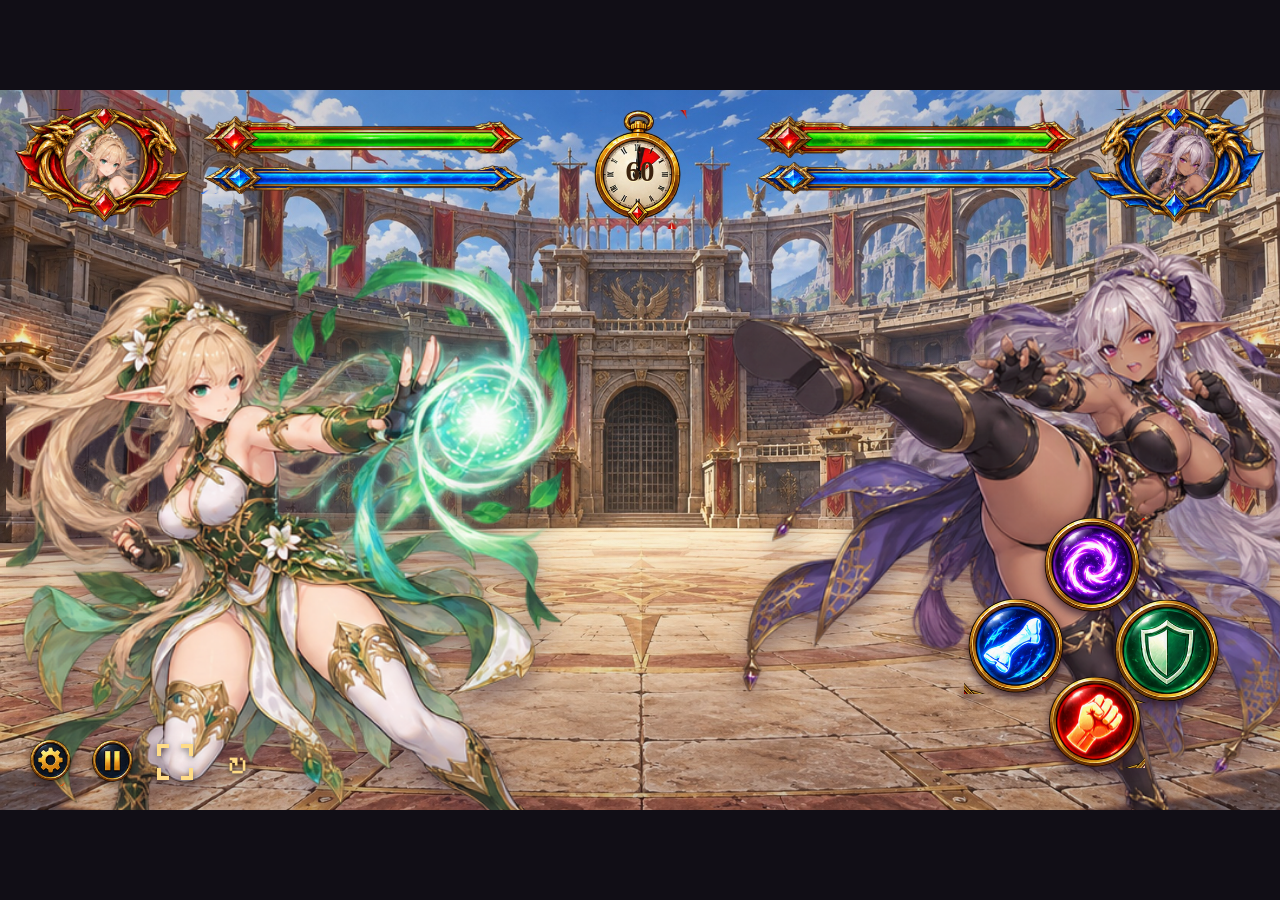
==== arena/index.html @ 9bebdd78 "feat: add isolated arena screen preview with supplied combat poses and HUD" ====
<!doctype html>
<html lang="ko">
<head>
  <meta charset="utf-8"><meta name="viewport" content="width=device-width,initial-scale=1,viewport-fit=cover">
  <title>판타지 주점 · 격투장 화면 테스트</title>
  <link rel="stylesheet" href="arena.css">
</head>
<body>
<main id="arena" aria-label="격투장 화면 테스트">
  <div class="backdrop"></div><div class="shade"></div>
  <div class="fighter left" id="left"><img src="assets/elf-magic.png" alt="실비아" draggable="false"></div>
  <div class="fighter right" id="right"><img src="assets/darkelf-kick.png" alt="니샤" draggable="false"></div>
  <canvas id="effects" width="1280" height="720"></canvas><div id="flash"></div>
  <header class="hud">
    <div class="portrait red"><img class="face" src="assets/elf-face.png" alt=""><img class="frame" src="assets/frame-red.png" alt=""></div>
    <div class="vitals left-vitals"><div class="bar hp"><img src="assets/hp-empty.png" alt=""><img class="fill" id="left-hp" src="assets/hp-full.png" alt="체력"></div><div class="bar mp"><img src="assets/mp-empty.png" alt=""><img class="fill" id="left-mp" src="assets/mp-full.png" alt="마나"></div></div>
    <div class="timer"><img src="assets/clock.png" alt=""><span id="time">60</span></div>
    <div class="vitals right-vitals"><div class="bar hp"><img src="assets/hp-empty.png" alt=""><img class="fill" id="right-hp" src="assets/hp-full.png" alt="체력"></div><div class="bar mp"><img src="assets/mp-empty.png" alt=""><img class="fill" id="right-mp" src="assets/mp-full.png" alt="마나"></div></div>
    <div class="portrait blue"><img class="face" src="assets/darkelf-face.png" alt=""><img class="frame" src="assets/frame-blue.png" alt=""></div>
  </header>
  <img id="callout" src="assets/fight.png" alt="FIGHT">
  <nav class="actions" aria-label="공격 효과">
    <button class="magic" data-action="magic" aria-label="마법"><img src="assets/magic.png" alt=""></button>
    <button class="kick" data-action="kick" aria-label="발차기"><img src="assets/kick.png" alt=""></button>
    <button class="guard" data-action="guard" aria-label="방어"><img src="assets/guard.png" alt=""></button>
    <button class="punch" data-action="punch" aria-label="주먹"><img src="assets/punch.png" alt=""></button>
  </nav>
  <nav class="utility" aria-label="화면 설정"><button id="sound" aria-label="효과음 끄기" aria-pressed="false"><img src="assets/settings.png" alt=""></button><button id="pause" aria-label="일시정지" aria-pressed="false"><img src="assets/pause.png" alt=""></button><button id="fullscreen" aria-label="전체화면"><svg viewBox="0 0 48 48" aria-hidden="true"><path d="M18 8H8v10M30 8h10v10M8 30v10h10M40 30v10H30" fill="none" stroke="currentColor" stroke-width="4"/></svg></button><button id="reset" aria-label="다시 시작">↻</button></nav>
  <div id="paused" hidden>Ⅱ</div>
</main>
<script src="arena-data.js"></script><script src="arena.js"></script>
</body></html>
---- arena/arena.css ----
*{box-sizing:border-box;-webkit-tap-highlight-color:transparent}html,body{margin:0;width:100%;height:100%;overflow:hidden;background:#110e16;touch-action:manipulation;font-family:Georgia,'Noto Serif KR',serif}body{display:grid;place-items:center}#arena{width:1280px;height:720px;position:relative;overflow:hidden;flex-shrink:0;transform-origin:center;isolation:isolate;user-select:none;background:#cba665}.backdrop,.shade,#effects,#flash{position:absolute;inset:0;width:100%;height:100%;pointer-events:none}.backdrop{background:url('assets/coliseum.jpg') center/cover}.shade{background:linear-gradient(0deg,#21102338,transparent 42%,#220d1733);z-index:1}.fighter{position:absolute;top:145px;width:600px;height:640px;z-index:2;transform-origin:50% 55%;will-change:transform}.fighter.left{left:-9px}.fighter.right{right:-17px}.fighter>img{width:100%;height:100%;object-fit:contain;object-position:center top;filter:drop-shadow(0 15px 12px #2c17356b);animation:breathe 3.2s ease-in-out infinite}.fighter.right>img{animation-delay:-1.4s}#effects{z-index:4}#flash{z-index:5;background:#fff;opacity:0;mix-blend-mode:screen}.hud{position:absolute;inset:17px 0 auto;height:128px;z-index:8;pointer-events:none}.portrait{position:absolute;top:2px;width:178px;height:115px}.portrait.red{left:13px}.portrait.blue{right:13px}.portrait .face{position:absolute;left:30%;top:15%;width:41%;height:69%;object-fit:cover;object-position:center top;border-radius:50%}.portrait .frame{position:absolute;width:100%;height:100%;object-fit:fill}.vitals{position:absolute;top:11px;width:324px;height:110px}.left-vitals{left:201px}.right-vitals{right:201px}.name{color:#fff3c5;font-size:19px;font-weight:bold;text-shadow:0 2px 3px #290e00,0 0 6px #290e00;padding-left:22px;height:23px}.right-vitals .name{text-align:right;padding-right:22px}.bar{position:relative;height:42px;width:100%;margin-top:-2px}.bar img{position:absolute;inset:0;width:100%;height:100%;object-fit:fill}.bar.mp{height:33px;margin-top:3px}.fill{clip-path:inset(0 0 0 0);transition:clip-path .35s ease}.timer{position:absolute;left:591px;top:0;width:98px;height:125px}.timer img{width:100%;height:100%;object-fit:contain}.timer span{position:absolute;left:0;right:0;top:48px;text-align:center;font-family:Georgia,serif;font-weight:bold;font-size:29px;color:#3b220f;text-shadow:0 1px #fff4c5}.actions{position:absolute;right:56px;bottom:36px;width:260px;height:260px;z-index:10}.actions button{position:absolute;width:103px;height:103px}.actions .magic{top:0;left:78px}.actions .kick{top:81px;left:0}.actions .guard{top:81px;right:0;width:113px;height:113px}.actions .punch{bottom:0;left:78px}button{border:0;background:none;padding:0;cursor:pointer;touch-action:manipulation}button img{width:100%;height:100%;object-fit:contain;filter:drop-shadow(0 5px 4px #25132aba);pointer-events:none}button:hover img{filter:drop-shadow(0 0 12px #ffcf87);transform:scale(1.06)}button:active{transform:scale(.88)}button:focus-visible{outline:3px solid #fff0bc;outline-offset:3px;border-radius:50%}button:disabled{cursor:default;opacity:.66}.utility{position:absolute;left:27px;bottom:24px;display:flex;align-items:center;gap:14px;z-index:12}.utility button{width:48px;height:48px;color:#ffdc86;font-size:42px;text-shadow:0 2px 5px #26160c}.utility button img{filter:drop-shadow(0 2px 3px #0008)}#sound[aria-pressed=false]{opacity:.65}#callout{position:absolute;left:50%;top:43%;width:400px;max-height:230px;object-fit:contain;transform:translate(-50%,-50%) scale(.4);opacity:0;z-index:9;pointer-events:none}#paused{position:absolute;left:50%;top:48%;transform:translate(-50%,-50%);color:#fff4c4;font-size:96px;text-shadow:0 0 24px #35132a;z-index:11;pointer-events:none}.is-paused .fighter>img{animation-play-state:paused}.is-paused .shade{background:#190f2a55}@keyframes breathe{0%,100%{transform:translateY(0) rotate(-.25deg)}50%{transform:translateY(-5px) rotate(.25deg)}}@media(prefers-reduced-motion:reduce){.fighter>img{animation:none}}

.utility svg{width:100%;height:100%;filter:drop-shadow(0 2px 3px #0008)}
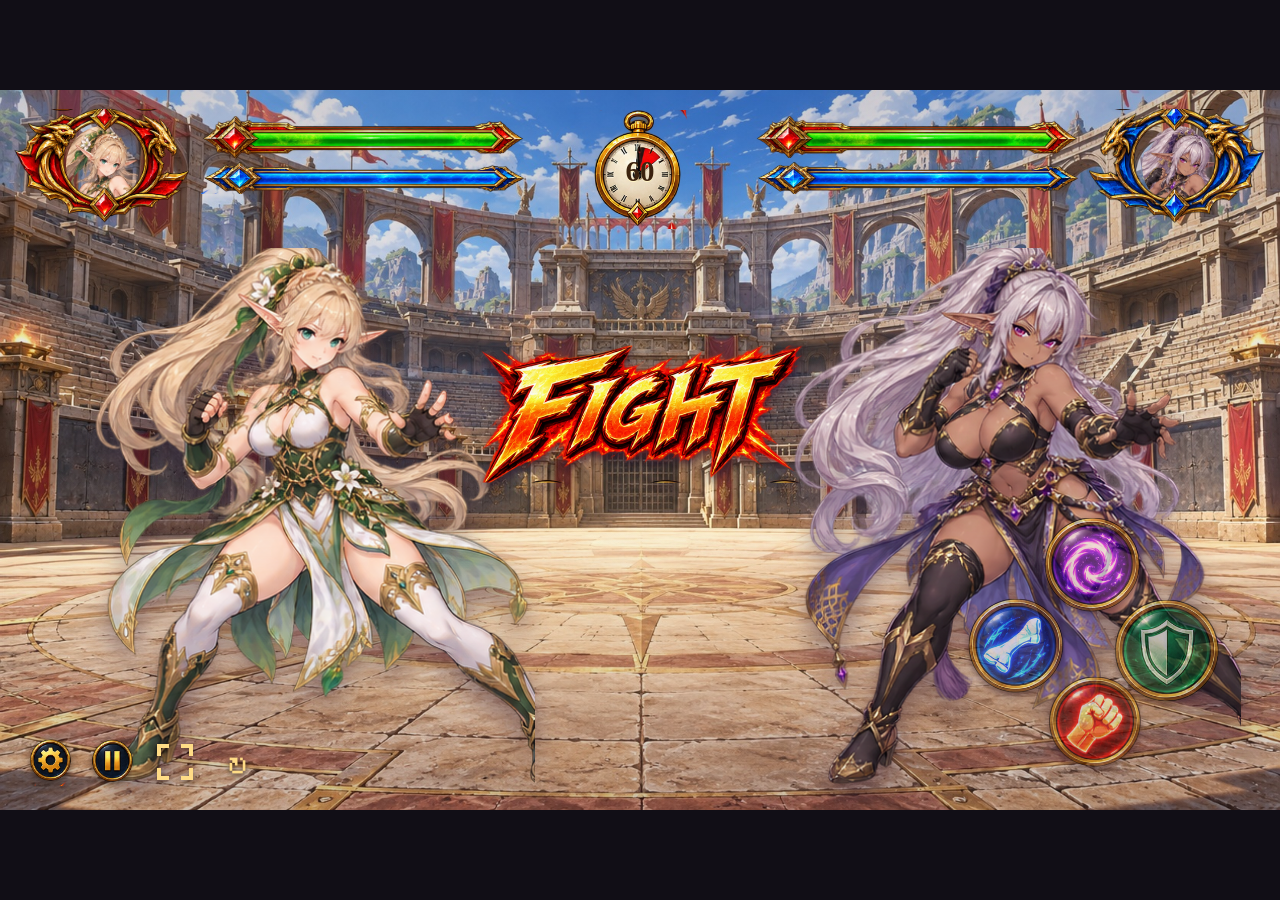
==== commit 41695400: "feat: add pose-driven real-time rock paper scissors QTE combat" ====
--- a/arena/index.html
+++ b/arena/index.html
@@ -2,14 +2,14 @@
 <html lang="ko">
 <head>
   <meta charset="utf-8"><meta name="viewport" content="width=device-width,initial-scale=1,viewport-fit=cover">
-  <title>판타지 주점 · 격투장 화면 테스트</title>
+  <title>판타지 주점 · 실시간 가위바위보</title>
   <link rel="stylesheet" href="arena.css">
 </head>
 <body>
 <main id="arena" aria-label="격투장 화면 테스트">
   <div class="backdrop"></div><div class="shade"></div>
-  <div class="fighter left" id="left"><img src="assets/elf-magic.png" alt="실비아" draggable="false"></div>
-  <div class="fighter right" id="right"><img src="assets/darkelf-kick.png" alt="니샤" draggable="false"></div>
+  <div class="fighter left" id="left"><img src="assets/elf-idle.png" alt="실비아" draggable="false"></div>
+  <div class="fighter right" id="right"><img src="assets/darkelf-idle.png" alt="니샤" draggable="false"></div>
   <canvas id="effects" width="1280" height="720"></canvas><div id="flash"></div>
   <header class="hud">
     <div class="portrait red"><img class="face" src="assets/elf-face.png" alt=""><img class="frame" src="assets/frame-red.png" alt=""></div>
@@ -19,7 +19,10 @@
     <div class="portrait blue"><img class="face" src="assets/darkelf-face.png" alt=""><img class="frame" src="assets/frame-blue.png" alt=""></div>
   </header>
   <img id="callout" src="assets/fight.png" alt="FIGHT">
-  <nav class="actions" aria-label="공격 효과">
+  <button id="start" aria-label="경기 시작"><img src="assets/fight.png" alt="FIGHT"></button>
+  <div id="tell" hidden><svg viewBox="0 0 100 100" aria-hidden="true"><circle cx="50" cy="50" r="45"/><circle id="deadline" cx="50" cy="50" r="45"/></svg><img src="assets/punch.png" alt="상대 공격"></div>
+  <img id="choice" src="assets/punch.png" alt="내 선택" hidden>
+  <nav class="actions" aria-label="반격 선택">
     <button class="magic" data-action="magic" aria-label="마법"><img src="assets/magic.png" alt=""></button>
     <button class="kick" data-action="kick" aria-label="발차기"><img src="assets/kick.png" alt=""></button>
     <button class="guard" data-action="guard" aria-label="방어"><img src="assets/guard.png" alt=""></button>
@@ -28,5 +31,5 @@
   <nav class="utility" aria-label="화면 설정"><button id="sound" aria-label="효과음 끄기" aria-pressed="false"><img src="assets/settings.png" alt=""></button><button id="pause" aria-label="일시정지" aria-pressed="false"><img src="assets/pause.png" alt=""></button><button id="fullscreen" aria-label="전체화면"><svg viewBox="0 0 48 48" aria-hidden="true"><path d="M18 8H8v10M30 8h10v10M8 30v10h10M40 30v10H30" fill="none" stroke="currentColor" stroke-width="4"/></svg></button><button id="reset" aria-label="다시 시작">↻</button></nav>
   <div id="paused" hidden>Ⅱ</div>
 </main>
-<script src="arena-data.js"></script><script src="arena.js"></script>
+<script src="arena-data.js"></script><script src="arena-engine.js"></script><script src="arena.js"></script>
 </body></html>
--- a/arena/arena.css
+++ b/arena/arena.css
@@ -1,3 +1,4 @@
 *{box-sizing:border-box;-webkit-tap-highlight-color:transparent}html,body{margin:0;width:100%;height:100%;overflow:hidden;background:#110e16;touch-action:manipulation;font-family:Georgia,'Noto Serif KR',serif}body{display:grid;place-items:center}#arena{width:1280px;height:720px;position:relative;overflow:hidden;flex-shrink:0;transform-origin:center;isolation:isolate;user-select:none;background:#cba665}.backdrop,.shade,#effects,#flash{position:absolute;inset:0;width:100%;height:100%;pointer-events:none}.backdrop{background:url('assets/coliseum.jpg') center/cover}.shade{background:linear-gradient(0deg,#21102338,transparent 42%,#220d1733);z-index:1}.fighter{position:absolute;top:145px;width:600px;height:640px;z-index:2;transform-origin:50% 55%;will-change:transform}.fighter.left{left:-9px}.fighter.right{right:-17px}.fighter>img{width:100%;height:100%;object-fit:contain;object-position:center top;filter:drop-shadow(0 15px 12px #2c17356b);animation:breathe 3.2s ease-in-out infinite}.fighter.right>img{animation-delay:-1.4s}#effects{z-index:4}#flash{z-index:5;background:#fff;opacity:0;mix-blend-mode:screen}.hud{position:absolute;inset:17px 0 auto;height:128px;z-index:8;pointer-events:none}.portrait{position:absolute;top:2px;width:178px;height:115px}.portrait.red{left:13px}.portrait.blue{right:13px}.portrait .face{position:absolute;left:30%;top:15%;width:41%;height:69%;object-fit:cover;object-position:center top;border-radius:50%}.portrait .frame{position:absolute;width:100%;height:100%;object-fit:fill}.vitals{position:absolute;top:11px;width:324px;height:110px}.left-vitals{left:201px}.right-vitals{right:201px}.name{color:#fff3c5;font-size:19px;font-weight:bold;text-shadow:0 2px 3px #290e00,0 0 6px #290e00;padding-left:22px;height:23px}.right-vitals .name{text-align:right;padding-right:22px}.bar{position:relative;height:42px;width:100%;margin-top:-2px}.bar img{position:absolute;inset:0;width:100%;height:100%;object-fit:fill}.bar.mp{height:33px;margin-top:3px}.fill{clip-path:inset(0 0 0 0);transition:clip-path .35s ease}.timer{position:absolute;left:591px;top:0;width:98px;height:125px}.timer img{width:100%;height:100%;object-fit:contain}.timer span{position:absolute;left:0;right:0;top:48px;text-align:center;font-family:Georgia,serif;font-weight:bold;font-size:29px;color:#3b220f;text-shadow:0 1px #fff4c5}.actions{position:absolute;right:56px;bottom:36px;width:260px;height:260px;z-index:10}.actions button{position:absolute;width:103px;height:103px}.actions .magic{top:0;left:78px}.actions .kick{top:81px;left:0}.actions .guard{top:81px;right:0;width:113px;height:113px}.actions .punch{bottom:0;left:78px}button{border:0;background:none;padding:0;cursor:pointer;touch-action:manipulation}button img{width:100%;height:100%;object-fit:contain;filter:drop-shadow(0 5px 4px #25132aba);pointer-events:none}button:hover img{filter:drop-shadow(0 0 12px #ffcf87);transform:scale(1.06)}button:active{transform:scale(.88)}button:focus-visible{outline:3px solid #fff0bc;outline-offset:3px;border-radius:50%}button:disabled{cursor:default;opacity:.66}.utility{position:absolute;left:27px;bottom:24px;display:flex;align-items:center;gap:14px;z-index:12}.utility button{width:48px;height:48px;color:#ffdc86;font-size:42px;text-shadow:0 2px 5px #26160c}.utility button img{filter:drop-shadow(0 2px 3px #0008)}#sound[aria-pressed=false]{opacity:.65}#callout{position:absolute;left:50%;top:43%;width:400px;max-height:230px;object-fit:contain;transform:translate(-50%,-50%) scale(.4);opacity:0;z-index:9;pointer-events:none}#paused{position:absolute;left:50%;top:48%;transform:translate(-50%,-50%);color:#fff4c4;font-size:96px;text-shadow:0 0 24px #35132a;z-index:11;pointer-events:none}.is-paused .fighter>img{animation-play-state:paused}.is-paused .shade{background:#190f2a55}@keyframes breathe{0%,100%{transform:translateY(0) rotate(-.25deg)}50%{transform:translateY(-5px) rotate(.25deg)}}@media(prefers-reduced-motion:reduce){.fighter>img{animation:none}}
 
 .utility svg{width:100%;height:100%;filter:drop-shadow(0 2px 3px #0008)}
+[hidden]{display:none!important}.fighter{top:158px;height:550px}.fighter>img{animation:breath-qte 3s ease-in-out infinite;transform-origin:50% 60%}.fighter.right>img{animation-duration:3.6s;animation-delay:-1.2s}#arena[data-phase=telegraph] .left>img{animation:prepare-qte .32s ease-in-out infinite}#arena[data-phase=resolve] .fighter>img,#arena[data-phase=recovery] .fighter>img{animation:none}.is-paused .fighter>img{animation-play-state:paused!important}#start{position:absolute;left:50%;top:45%;transform:translate(-50%,-50%);width:330px;height:155px;z-index:11}#start:active{transform:translate(-50%,-50%) scale(.92)}#start.again{top:79%;width:190px;height:95px}#tell{position:absolute;left:520px;top:200px;width:100px;height:100px;z-index:7;filter:drop-shadow(0 0 12px #ffcc55);pointer-events:none}#tell img{position:absolute;inset:13px;width:74px;height:74px;object-fit:contain}#tell svg{position:absolute;inset:0;width:100%;height:100%;transform:rotate(-90deg)}#tell circle{fill:#160e2bc9;stroke:#fff5d340;stroke-width:5}#tell #deadline{fill:none;stroke:#ffdd79;stroke-width:5;stroke-dasharray:283;stroke-dashoffset:0}#choice{position:absolute;right:340px;top:225px;width:72px;height:72px;z-index:7;object-fit:contain;filter:drop-shadow(0 0 15px #b977ff)}.actions button:disabled img{filter:drop-shadow(0 3px 3px #25132a99)}#arena[data-phase=telegraph] .actions button:not(:disabled) img{filter:drop-shadow(0 0 9px #fff1a9)}@keyframes breath-qte{0%,100%{transform:translateY(0) scaleY(1)}50%{transform:translateY(-3px) scaleY(1.008)}}@keyframes prepare-qte{0%,100%{transform:translateX(0) scale(1.01)}50%{transform:translateX(3px) scale(1.018)}}@media(prefers-reduced-motion:reduce){.fighter>img,#arena[data-phase=telegraph] .left>img{animation:none}}
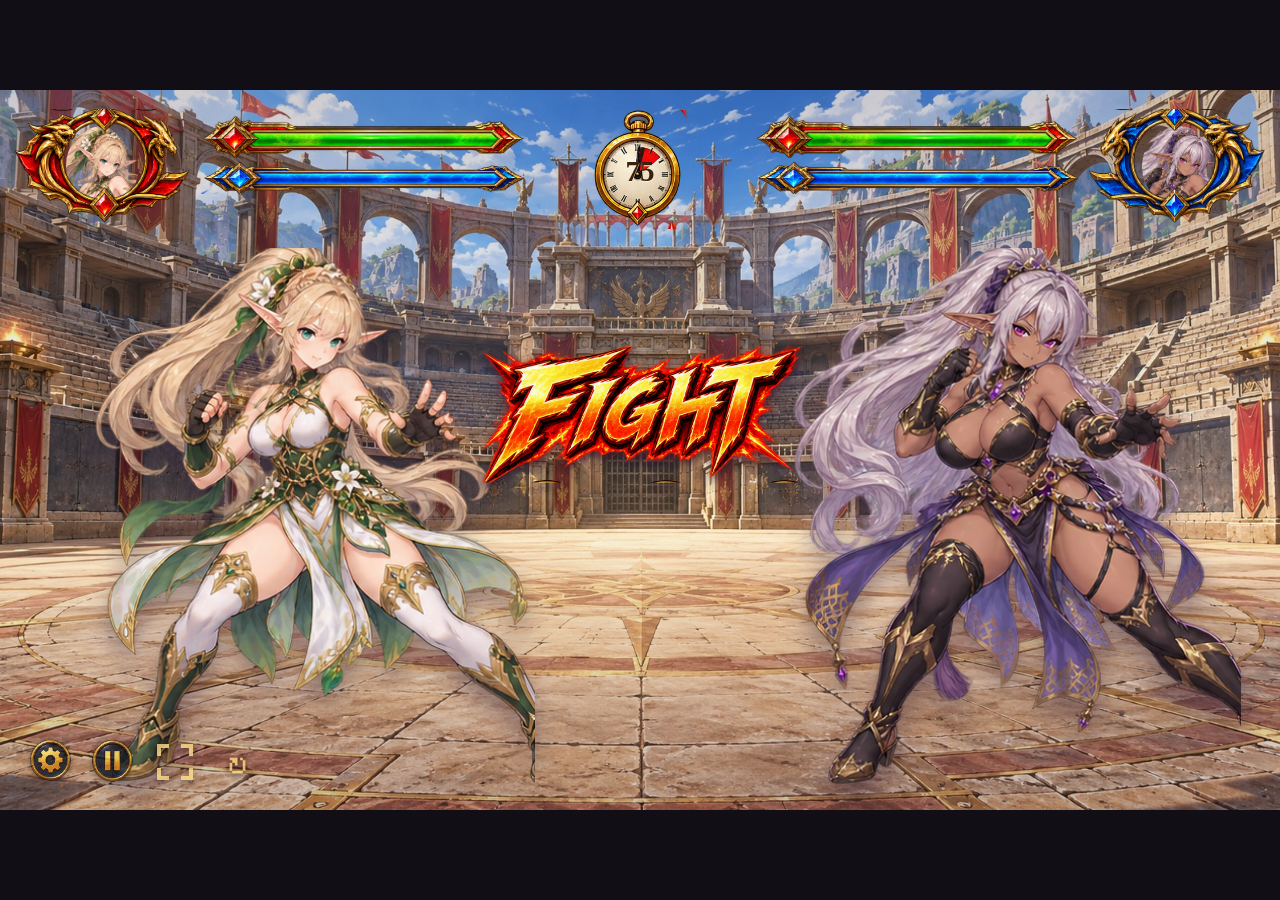
==== commit c490a307: "feat: add automatic gladiator combat with dramatic effects and curtain results" ====
--- a/arena/index.html
+++ b/arena/index.html
@@ -2,7 +2,7 @@
 <html lang="ko">
 <head>
   <meta charset="utf-8"><meta name="viewport" content="width=device-width,initial-scale=1,viewport-fit=cover">
-  <title>판타지 주점 · 실시간 가위바위보</title>
+  <title>판타지 주점 · 자동 검투 경기</title>
   <link rel="stylesheet" href="arena.css">
 </head>
 <body>
@@ -20,16 +20,11 @@
   </header>
   <img id="callout" src="assets/fight.png" alt="FIGHT">
   <button id="start" aria-label="경기 시작"><img src="assets/fight.png" alt="FIGHT"></button>
-  <div id="tell" hidden><svg viewBox="0 0 100 100" aria-hidden="true"><circle cx="50" cy="50" r="45"/><circle id="deadline" cx="50" cy="50" r="45"/></svg><img src="assets/punch.png" alt="상대 공격"></div>
-  <img id="choice" src="assets/punch.png" alt="내 선택" hidden>
-  <nav class="actions" aria-label="반격 선택">
-    <button class="magic" data-action="magic" aria-label="마법"><img src="assets/magic.png" alt=""></button>
-    <button class="kick" data-action="kick" aria-label="발차기"><img src="assets/kick.png" alt=""></button>
-    <button class="guard" data-action="guard" aria-label="방어"><img src="assets/guard.png" alt=""></button>
-    <button class="punch" data-action="punch" aria-label="주먹"><img src="assets/punch.png" alt=""></button>
-  </nav>
+  <div id="cutin" hidden><div class="cutin-rays"></div><img src="assets/darkelf-magic.png" alt="필살기 컷인"></div>
+  <img id="curtain" src="assets/curtain-frame-0.png" alt="닫힌 커튼" hidden>
+  <div id="combo" hidden><img src="assets/vs.png" alt=""><span>3 HIT</span></div>
   <nav class="utility" aria-label="화면 설정"><button id="sound" aria-label="효과음 끄기" aria-pressed="false"><img src="assets/settings.png" alt=""></button><button id="pause" aria-label="일시정지" aria-pressed="false"><img src="assets/pause.png" alt=""></button><button id="fullscreen" aria-label="전체화면"><svg viewBox="0 0 48 48" aria-hidden="true"><path d="M18 8H8v10M30 8h10v10M8 30v10h10M40 30v10H30" fill="none" stroke="currentColor" stroke-width="4"/></svg></button><button id="reset" aria-label="다시 시작">↻</button></nav>
   <div id="paused" hidden>Ⅱ</div>
 </main>
-<script src="arena-data.js"></script><script src="arena-engine.js"></script><script src="arena.js"></script>
+<script src="arena-data.js"></script><script src="arena-auto-engine.js"></script><script src="arena.js"></script>
 </body></html>
--- a/arena/arena.css
+++ b/arena/arena.css
@@ -2,3 +2,4 @@
 
 .utility svg{width:100%;height:100%;filter:drop-shadow(0 2px 3px #0008)}
 [hidden]{display:none!important}.fighter{top:158px;height:550px}.fighter>img{animation:breath-qte 3s ease-in-out infinite;transform-origin:50% 60%}.fighter.right>img{animation-duration:3.6s;animation-delay:-1.2s}#arena[data-phase=telegraph] .left>img{animation:prepare-qte .32s ease-in-out infinite}#arena[data-phase=resolve] .fighter>img,#arena[data-phase=recovery] .fighter>img{animation:none}.is-paused .fighter>img{animation-play-state:paused!important}#start{position:absolute;left:50%;top:45%;transform:translate(-50%,-50%);width:330px;height:155px;z-index:11}#start:active{transform:translate(-50%,-50%) scale(.92)}#start.again{top:79%;width:190px;height:95px}#tell{position:absolute;left:520px;top:200px;width:100px;height:100px;z-index:7;filter:drop-shadow(0 0 12px #ffcc55);pointer-events:none}#tell img{position:absolute;inset:13px;width:74px;height:74px;object-fit:contain}#tell svg{position:absolute;inset:0;width:100%;height:100%;transform:rotate(-90deg)}#tell circle{fill:#160e2bc9;stroke:#fff5d340;stroke-width:5}#tell #deadline{fill:none;stroke:#ffdd79;stroke-width:5;stroke-dasharray:283;stroke-dashoffset:0}#choice{position:absolute;right:340px;top:225px;width:72px;height:72px;z-index:7;object-fit:contain;filter:drop-shadow(0 0 15px #b977ff)}.actions button:disabled img{filter:drop-shadow(0 3px 3px #25132a99)}#arena[data-phase=telegraph] .actions button:not(:disabled) img{filter:drop-shadow(0 0 9px #fff1a9)}@keyframes breath-qte{0%,100%{transform:translateY(0) scaleY(1)}50%{transform:translateY(-3px) scaleY(1.008)}}@keyframes prepare-qte{0%,100%{transform:translateX(0) scale(1.01)}50%{transform:translateX(3px) scale(1.018)}}@media(prefers-reduced-motion:reduce){.fighter>img,#arena[data-phase=telegraph] .left>img{animation:none}}
+#cutin{position:absolute;inset:172px 0 auto;height:310px;z-index:6;overflow:hidden;pointer-events:none;background:linear-gradient(115deg,#170d36f2,#8a25b5dd,#1a0e38ee);border-top:5px solid #edb6ff;border-bottom:5px solid #edb6ff;transform:skewY(-4deg);box-shadow:0 0 60px #b355ff80}#cutin[data-side=left]{background:linear-gradient(115deg,#132718f2,#528425dd,#162415ee);border-color:#c0ff9a}#cutin img{position:absolute;right:125px;top:-65px;width:690px;height:660px;object-fit:contain;filter:drop-shadow(0 0 25px #efd4ff)}#cutin[data-side=left] img{right:auto;left:120px}.cutin-rays{position:absolute;inset:0;background:repeating-linear-gradient(0deg,transparent 0 14px,#ffdbff35 16px 18px,transparent 20px 30px)}#combo{position:absolute;top:220px;width:220px;height:90px;z-index:7;pointer-events:none;transform:rotate(-8deg)}#combo img{display:none}#combo span{font-family:Impact,Arial,sans-serif;font-size:53px;font-style:italic;font-weight:900;color:#ffdc7c;-webkit-text-stroke:2px #4a120e;text-shadow:4px 4px #2a082a,0 0 22px #ff573a}#combo.super span{color:#ffc9ff;text-shadow:4px 4px #340b60,0 0 25px #b743ff}#curtain{position:absolute;top:245px;width:485px;height:440px;object-fit:fill;z-index:8;transform-origin:50% 15%;filter:drop-shadow(0 14px 16px #23102088);pointer-events:none}.fighter[data-pose=kneel]>img{position:absolute;height:72%;bottom:0;object-position:center bottom;animation:none}.fighter[data-pose=win]>img,.fighter[data-pose=blush]>img{animation:none}#arena[data-phase=windup] .fighter>img,#arena[data-phase=strike] .fighter>img,#arena[data-phase=recover] .fighter>img{animation:none}.utility{opacity:.8}.utility:hover{opacity:1}#arena[data-phase=finished] #start.again{top:79%}
